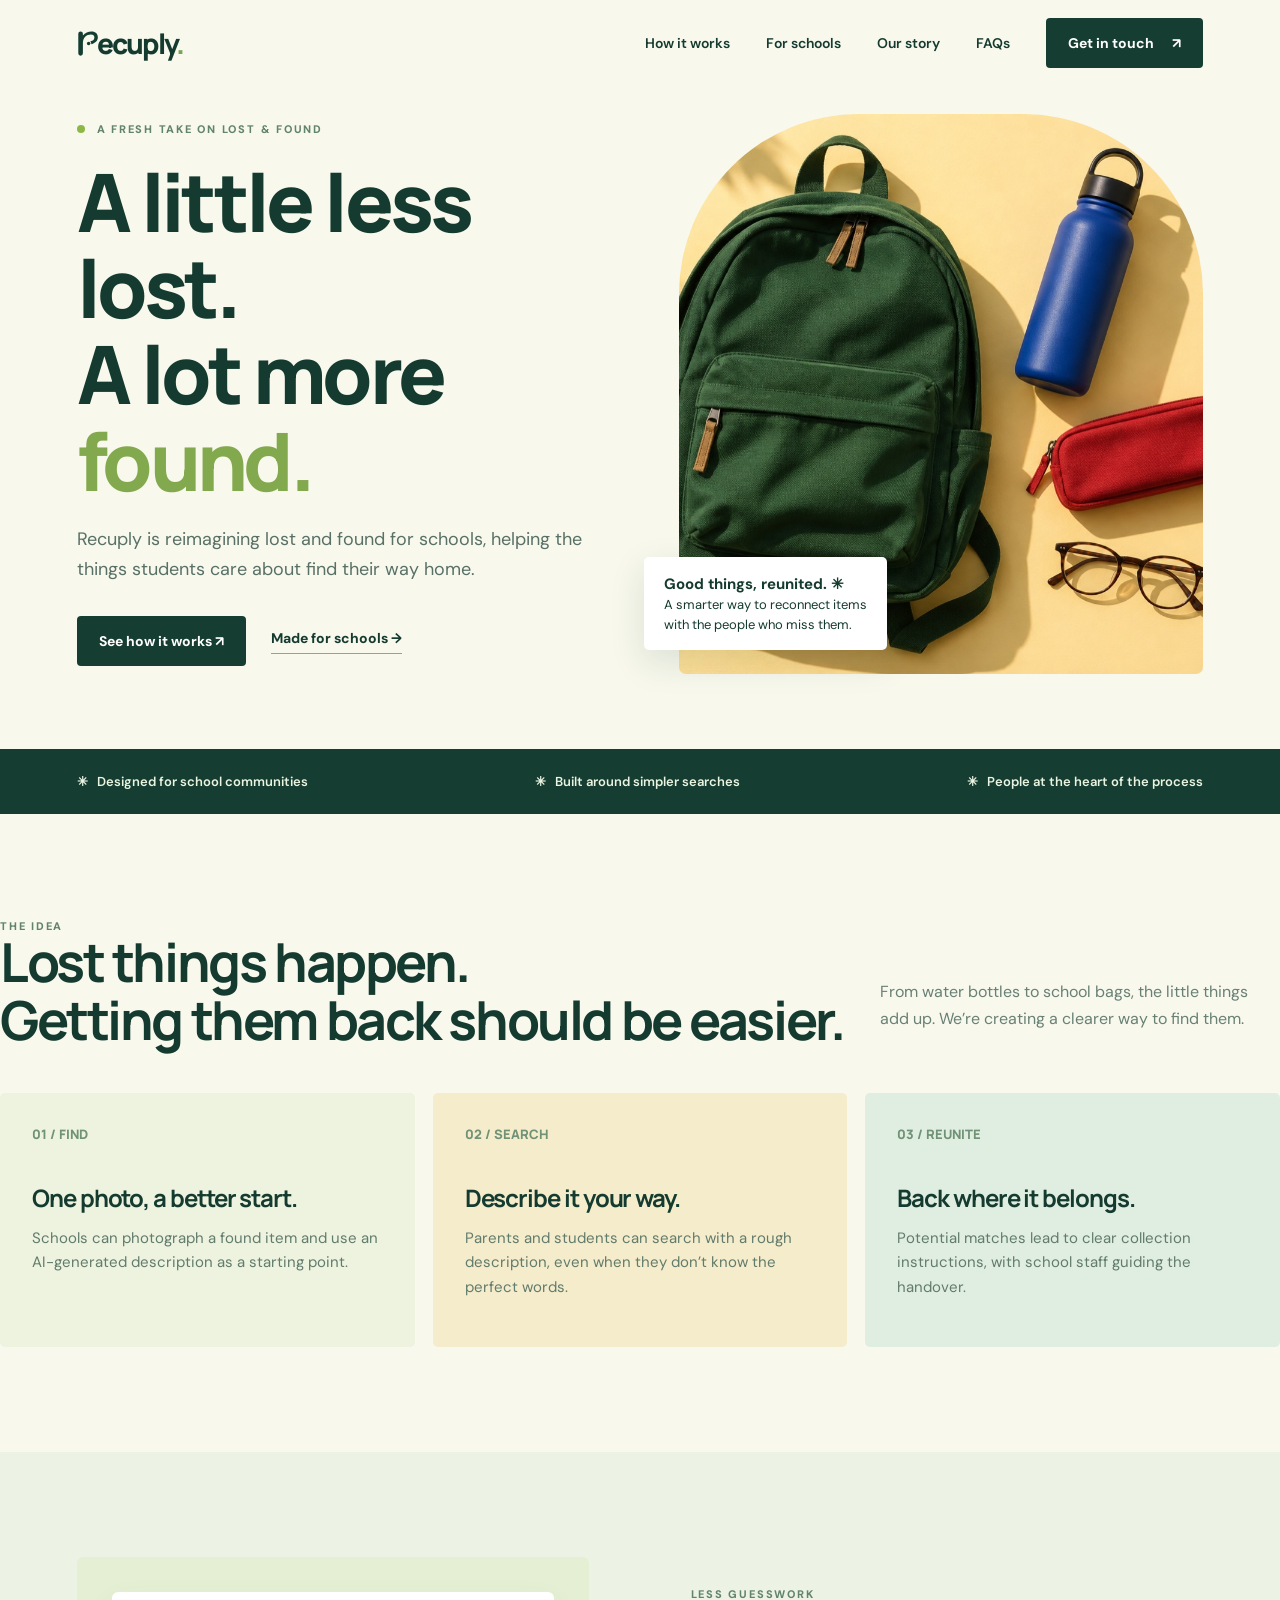
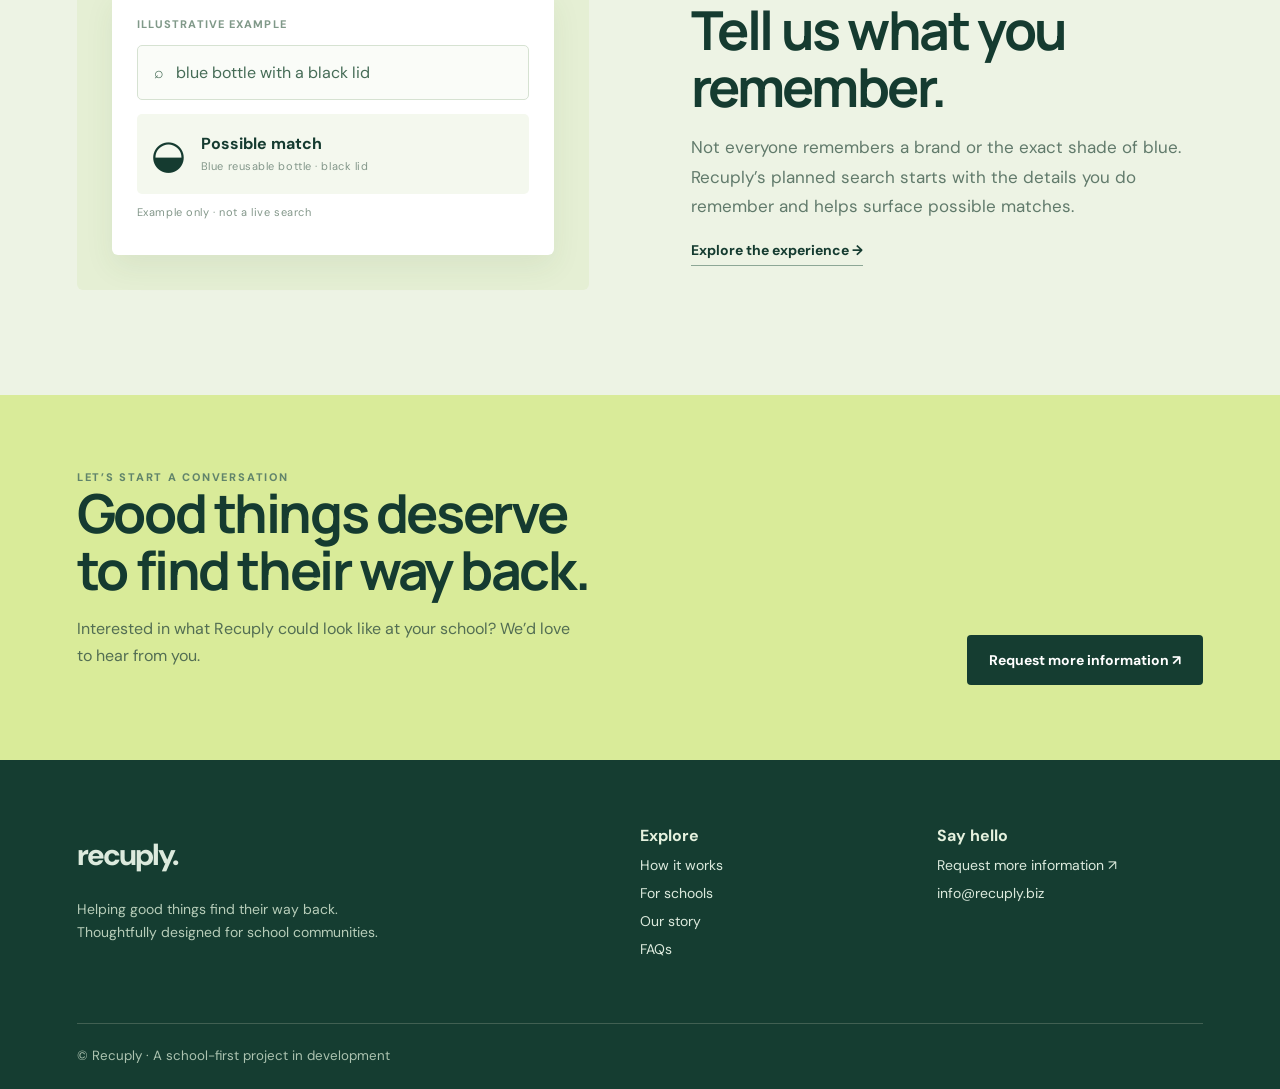
==== index.html @ c709389c "Add Recuply website and setup instructions" ====
<!doctype html><html lang="en"><head><meta charset="utf-8"><meta name="viewport" content="width=device-width,initial-scale=1"><meta name="description" content="Recuply is reimagining lost and found for schools."><title>Recuply</title><link rel="stylesheet" href="./style.css"><link rel="icon" type="image/svg+xml" href="./favicon.svg"></head><body><header><a class="logo" href="./index.html"><span class="brand-mark" aria-hidden="true"><svg xmlns="http://www.w3.org/2000/svg" viewBox="0 0 40 48"><path fill="#153d31" d="M4 42V8a4 4 0 0 1 8 0v3c4-5 9-7 15-7 7 0 11 4 11 10 0 6-4 10-11 12l-2-5c5-1 7-3 7-7 0-3-2-5-6-5-8 0-14 6-14 15v18a4 4 0 0 1-8 0Z"/><circle fill="#153d31" cx="22" cy="25" r="3"/></svg></span><span class="brand-rest">ecuply<i>.</i></span></a><button class="menu" aria-label="Toggle navigation" aria-expanded="false">☰</button><nav aria-label="Main navigation"><a href="./how-it-works/index.html">How it works</a><a href="./for-schools/index.html">For schools</a><a href="./about/index.html">Our story</a><a href="./faq/index.html">FAQs</a><a class="btn" href="./contact/index.html">Get in touch <span>↗</span></a></nav></header><main><section class="wrap hero"><div><div class="eyebrow"><span class="dot"></span> A FRESH TAKE ON LOST & FOUND</div><h1>A little less lost.<br>A lot more <em style="font-style:normal;color:#83a94e">found.</em></h1><p>Recuply is reimagining lost and found for schools, helping the things students care about find their way home.</p><div class="hero-actions"><a class="btn" href="./how-it-works/index.html">See how it works ↗</a><a class="textlink" href="./for-schools/index.html">Made for schools →</a></div></div><div class="hero-visual"><img src="./items-web.jpg" alt="A backpack, water bottle, pencil case and glasses arranged on a yellow surface"><div class="visual-note"><b>Good things, reunited. ✳</b>A smarter way to reconnect items<br>with the people who miss them.</div></div></section><div class="strip"><div class="wrap"><span>✳ &nbsp; Designed for school communities</span><span>✳ &nbsp; Built around simpler searches</span><span>✳ &nbsp; People at the heart of the process</span></div></div><section class="section wrap"><div class="section-head"><div><div class="eyebrow">THE IDEA</div><h2>Lost things happen.<br>Getting them back should be easier.</h2></div><p>From water bottles to school bags, the little things add up. We’re creating a clearer way to find them.</p></div><div class="tiles"><article class="tile"><span class="num">01 / FIND</span><h3>One photo, a better start.</h3><p>Schools can photograph a found item and use an AI-generated description as a starting point.</p></article><article class="tile"><span class="num">02 / SEARCH</span><h3>Describe it your way.</h3><p>Parents and students can search with a rough description, even when they don’t know the perfect words.</p></article><article class="tile"><span class="num">03 / REUNITE</span><h3>Back where it belongs.</h3><p>Potential matches lead to clear collection instructions, with school staff guiding the handover.</p></article></div></section><section class="section lightsection"><div class="wrap split"><div class="demo"><div class="demo-inner"><div class="demo-label">ILLUSTRATIVE EXAMPLE</div><div class="searchbox">⌕ &nbsp; blue bottle with a black lid</div><div class="match"><div class="bottle">◒</div><div><b>Possible match</b><br><span class="tiny">Blue reusable bottle · black lid</span></div></div><p class="tiny">Example only · not a live search</p></div></div><div class="split-copy"><div class="eyebrow">LESS GUESSWORK</div><h2>Tell us what you remember.</h2><p>Not everyone remembers a brand or the exact shade of blue. Recuply’s planned search starts with the details you do remember and helps surface possible matches.</p><a class="textlink" href="./how-it-works/index.html">Explore the experience →</a></div></div></section><div class="banner"><div><div class="eyebrow">LET’S START A CONVERSATION</div><h2>Good things deserve<br>to find their way back.</h2><p>Interested in what Recuply could look like at your school? We’d love to hear from you.</p></div><a class="btn" href="./contact/index.html">Request more information ↗</a></div></main><footer class="footer"><div class="wrap"><div class="footer-grid"><div><a class="logo" href="./index.html">recuply.</a><p>Helping good things find their way back. Thoughtfully designed for school communities.</p></div><div><b>Explore</b><a href="./how-it-works/index.html">How it works</a><a href="./for-schools/index.html">For schools</a><a href="./about/index.html">Our story</a><a href="./faq/index.html">FAQs</a></div><div><b>Say hello</b><a href="./contact/index.html">Request more information ↗</a><a href="mailto:info@recuply.biz">info@recuply.biz</a></div></div><small>© Recuply · A school-first project in development</small></div></footer><script src="./app.js"></script></body></html>
---- style.css ----
@import url('https://fonts.googleapis.com/css2?family=DM+Sans:wght@400;500;600;700&family=Manrope:wght@400;500;600;700;800&display=swap');:root{--dark:#153d31;--ink:#153b30;--cream:#f8f8ed;--lime:#d6ed82;--yellow:#f6d66c;--line:#dce5d5}*{box-sizing:border-box}html{scroll-behavior:smooth}body{margin:0;color:var(--ink);background:var(--cream);font-family:'DM Sans',sans-serif}a{color:inherit;text-decoration:none}button,input,textarea,select{font:inherit}button{cursor:pointer}header{height:86px;display:flex;align-items:center;justify-content:space-between;max-width:1440px;padding:0 6%;margin:auto}header .logo{font-family:Manrope,sans-serif;font-weight:800;font-size:28px;letter-spacing:-1.8px}.logo i{font-style:normal;color:#76a553}nav{display:flex;align-items:center;gap:36px;font-size:14px;font-weight:600}nav a:hover{color:#779b48}.btn{display:inline-flex;align-items:center;justify-content:center;gap:18px;border:0;border-radius:4px;padding:16px 22px;font-weight:700;font-size:14px;background:var(--dark);color:white}.btn.light{background:var(--lime);color:var(--dark)}.btn.outline{border:1px solid #a9b9a3;background:transparent;color:var(--ink)}.wrap{max-width:1440px;margin:auto;padding:0 6%}.hero{display:grid;grid-template-columns:1fr 1fr;align-items:center;min-height:650px;gap:7%;padding-top:28px;padding-bottom:75px}.eyebrow{font-size:11px;font-weight:800;letter-spacing:.16em;text-transform:uppercase;color:#61846b}.dot{display:inline-block;background:#8db847;height:8px;width:8px;border-radius:50%;margin-right:7px}h1,h2,h3{font-family:Manrope,sans-serif;letter-spacing:-.045em;line-height:1.07;margin:0}h1{font-size:clamp(54px,6.3vw,91px);font-weight:800}h2{font-size:clamp(38px,4.2vw,62px)}h3{font-size:24px}.hero h1{margin:22px 0 22px}.hero p,.intro{font-size:18px;line-height:1.65;color:#587066;max-width:540px}.hero-actions{display:flex;align-items:center;gap:25px;margin-top:32px}.textlink{font-weight:700;font-size:14px;border-bottom:1px solid #8da796;padding-bottom:6px}.hero-visual{position:relative}.hero-visual img{width:100%;height:560px;object-fit:cover;border-radius:180px 180px 7px 7px;display:block}.visual-note{position:absolute;bottom:24px;left:-35px;background:white;padding:16px 20px;box-shadow:0 12px 35px #1a3c2b20;font-size:13px;line-height:1.5;border-radius:5px}.visual-note b{display:block;font-size:15px}.tiny{font-size:11px;color:#83978a;letter-spacing:.05em}.strip{background:var(--dark);color:#eaf4e1;padding:24px 0}.strip .wrap{display:flex;justify-content:space-between;gap:15px;font-size:13px;font-weight:600}.section{padding:105px 0}.section-head{display:flex;justify-content:space-between;gap:30px;align-items:end;margin-bottom:45px}.section-head p{max-width:400px;color:#698075;line-height:1.7}.tiles{display:grid;grid-template-columns:repeat(3,1fr);gap:18px}.tile{padding:32px;min-height:235px;background:#edf3df;border-radius:5px}.tile:nth-child(2){background:#f5eccb}.tile:nth-child(3){background:#e0eee1}.num{font-family:Manrope;font-size:13px;font-weight:800;color:#709276;display:block;margin-bottom:42px}.tile p{color:#617b6c;line-height:1.65;font-size:15px}.split{display:grid;grid-template-columns:1fr 1fr;gap:9%;align-items:center}.split-copy p{font-size:17px;line-height:1.75;color:#617a6b}.demo{background:#e5efd4;padding:35px;border-radius:6px}.demo-inner{background:#fff;border-radius:6px;padding:25px;box-shadow:0 12px 30px #315e2b13}.demo-label{font-size:11px;text-transform:uppercase;color:#809989;font-weight:800;letter-spacing:.1em}.searchbox{border:1px solid #d6e2d2;padding:16px;margin:14px 0;background:#fafcf8;border-radius:5px;color:#466c57}.match{display:flex;gap:15px;align-items:center;padding:14px;background:#f4f8ee;border-radius:5px}.bottle{font-size:40px}.banner{background:#d9eb99;padding:75px 6%;display:flex;align-items:end;justify-content:space-between;gap:30px}.banner p{max-width:500px;color:#536e53;line-height:1.7}.pagehero{padding:95px 0 85px;max-width:950px}.pagehero h1{max-width:950px;margin:20px 0}.pagehero p{font-size:19px;color:#688173;line-height:1.7;max-width:690px}.lightsection{background:#edf3e4}.rowstep{display:grid;grid-template-columns:100px 1fr 1.1fr;gap:35px;padding:35px 0;border-top:1px solid #ccdacb;align-items:start}.rowstep .num{font-size:15px;margin:5px 0}.rowstep p{margin:0;color:#698174;line-height:1.7}.questions details{padding:22px 0;border-bottom:1px solid #d2dfcf}.questions summary{font-size:19px;font-weight:700;cursor:pointer}.questions details p{line-height:1.7;color:#688173}.contact-grid{display:grid;grid-template-columns:1fr 1fr;gap:10%}.form label{display:block;font-size:12px;font-weight:700;margin:18px 0 8px}.form input,.form textarea,.form select{width:100%;border:1px solid #cadacc;background:#fff;padding:14px;border-radius:4px;color:var(--ink)}.form textarea{min-height:120px;resize:vertical}.form small{display:block;color:#688173;line-height:1.6;margin:14px 0}.note{padding:20px;background:#e9f0d9;line-height:1.7;color:#54705c}.footer{background:#153d31;color:#e5f1de;padding:65px 0 25px}.footer-grid{display:grid;grid-template-columns:2fr 1fr 1fr;gap:30px}.footer .logo{font-size:30px;font-weight:800;letter-spacing:-2px}.footer p{color:#b7cdb9;line-height:1.6;max-width:330px;font-size:14px}.footer a{display:block;margin:10px 0;color:#dceadd;font-size:14px}.footer small{display:block;margin-top:55px;border-top:1px solid #416052;padding-top:23px;color:#acc3b0}.chat-launch{position:fixed;bottom:24px;right:24px;border:0;border-radius:40px;background:#153d31;color:white;padding:16px 20px;box-shadow:0 8px 30px #193b2c40;font-weight:700;z-index:4}.chat{position:fixed;bottom:90px;right:24px;width:min(370px,calc(100vw - 32px));height:490px;max-height:70vh;background:white;box-shadow:0 12px 55px #193b2c3d;border:1px solid #dce8da;border-radius:12px;z-index:5;display:none;overflow:hidden}.chat.open{display:flex;flex-direction:column}.chathead{background:var(--dark);color:white;padding:19px;display:flex;justify-content:space-between}.chathead b{display:block}.chathead small{color:#b8cfbd}.close{color:white;background:none;border:0;font-size:24px}.chatbody{padding:17px;overflow:auto;flex:1;background:#f8faf4}.bubble{padding:12px 14px;background:#e9f2e3;border-radius:12px 12px 12px 2px;margin-bottom:10px;font-size:14px;line-height:1.5}.bubble.user{background:#d6eb98;margin-left:35px;border-radius:12px 12px 2px 12px}.chips{display:flex;flex-wrap:wrap;gap:7px;margin-top:12px}.chips button{border:1px solid #b9ceba;background:white;padding:8px;border-radius:20px;color:#315e48;font-size:12px}.chat form{display:flex;border-top:1px solid #e4ece1;padding:10px}.chat input{flex:1;min-width:0;border:0;padding:10px;outline:none}.chat form button{border:0;background:var(--dark);color:white;border-radius:4px;padding:8px 12px}.menu{display:none}@media(max-width:800px){header{height:72px}nav{display:none;position:absolute;top:72px;left:0;right:0;background:var(--cream);padding:25px 6%;z-index:3;flex-direction:column;align-items:start;gap:20px}nav.open{display:flex}.menu{display:block;border:0;background:none;font-size:24px;color:var(--ink)}.hero,.split,.contact-grid{grid-template-columns:1fr}.hero{gap:36px;min-height:0;padding-top:35px}.hero h1{font-size:54px}.hero-visual img{height:400px}.visual-note{left:10px}.strip .wrap{flex-direction:column}.section{padding:70px 0}.section-head{display:block}.tiles{grid-template-columns:1fr}.tile{min-height:0}.num{margin-bottom:25px}.rowstep{grid-template-columns:50px 1fr;gap:12px}.rowstep p{grid-column:2}.banner{display:block}.banner .btn{margin-top:15px}.footer-grid{grid-template-columns:1fr 1fr}.footer-grid>div:first-child{grid-column:span 2}.pagehero{padding:70px 0}.pagehero h1{font-size:52px}}.logo{display:inline-flex;align-items:center;gap:8px}.brand-icon{width:34px;height:34px;object-fit:cover;border-radius:7px;vertical-align:middle}.footer .logo{display:inline-flex}

header .logo{gap:0;white-space:nowrap;align-items:center;line-height:1}header .logo .brand-mark{display:inline-block;position:relative;width:22px;height:25px;overflow:hidden;flex:none;mix-blend-mode:multiply}header .logo .brand-mark img{position:absolute;width:46px;height:46px;max-width:none;left:-13px;top:-12px}header .logo .brand-rest{display:inline-block;line-height:1}header .logo .brand-rest i{margin-left:0}

header .logo .brand-mark{width:21px;height:28px;overflow:visible;mix-blend-mode:normal;display:inline-flex;align-items:center;justify-content:center;position:static;margin-right:-1px}header .logo .brand-mark svg{display:block;width:23px;height:28px;flex:none}header .logo .brand-rest{line-height:1}
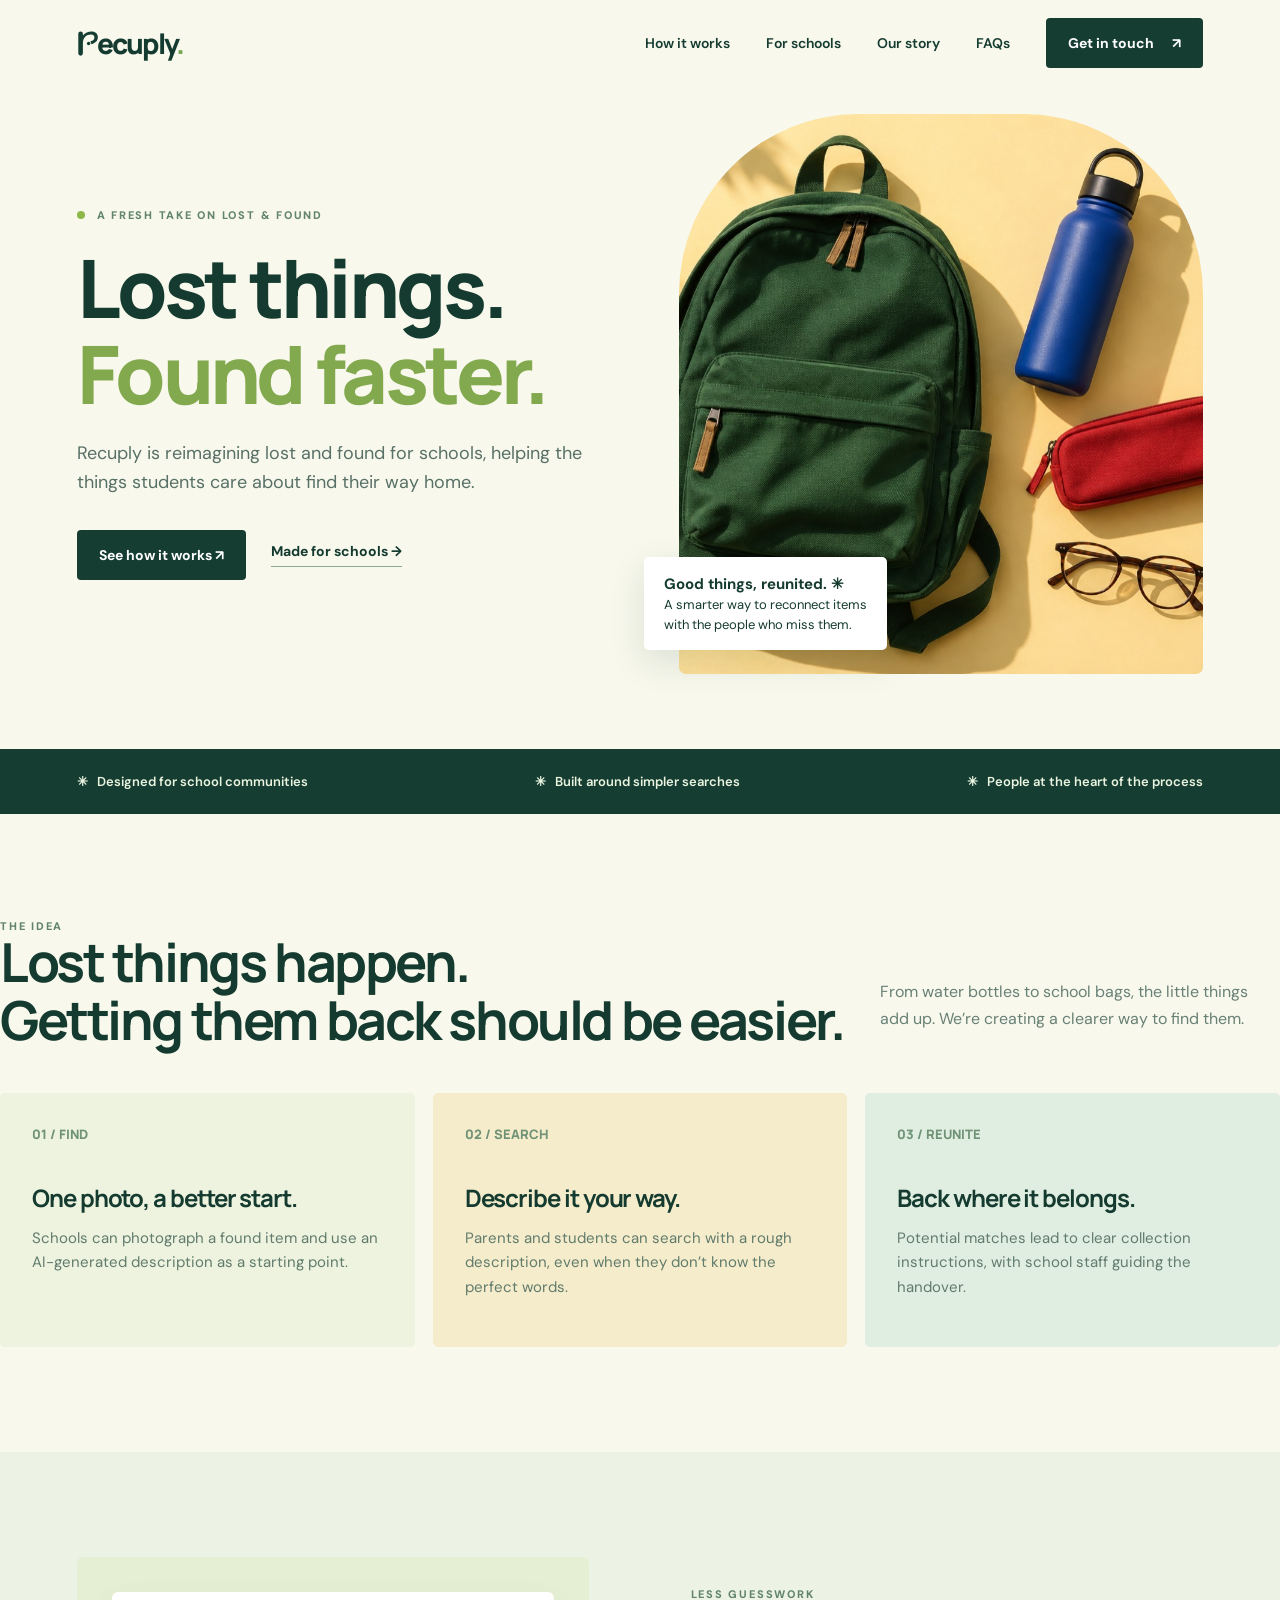
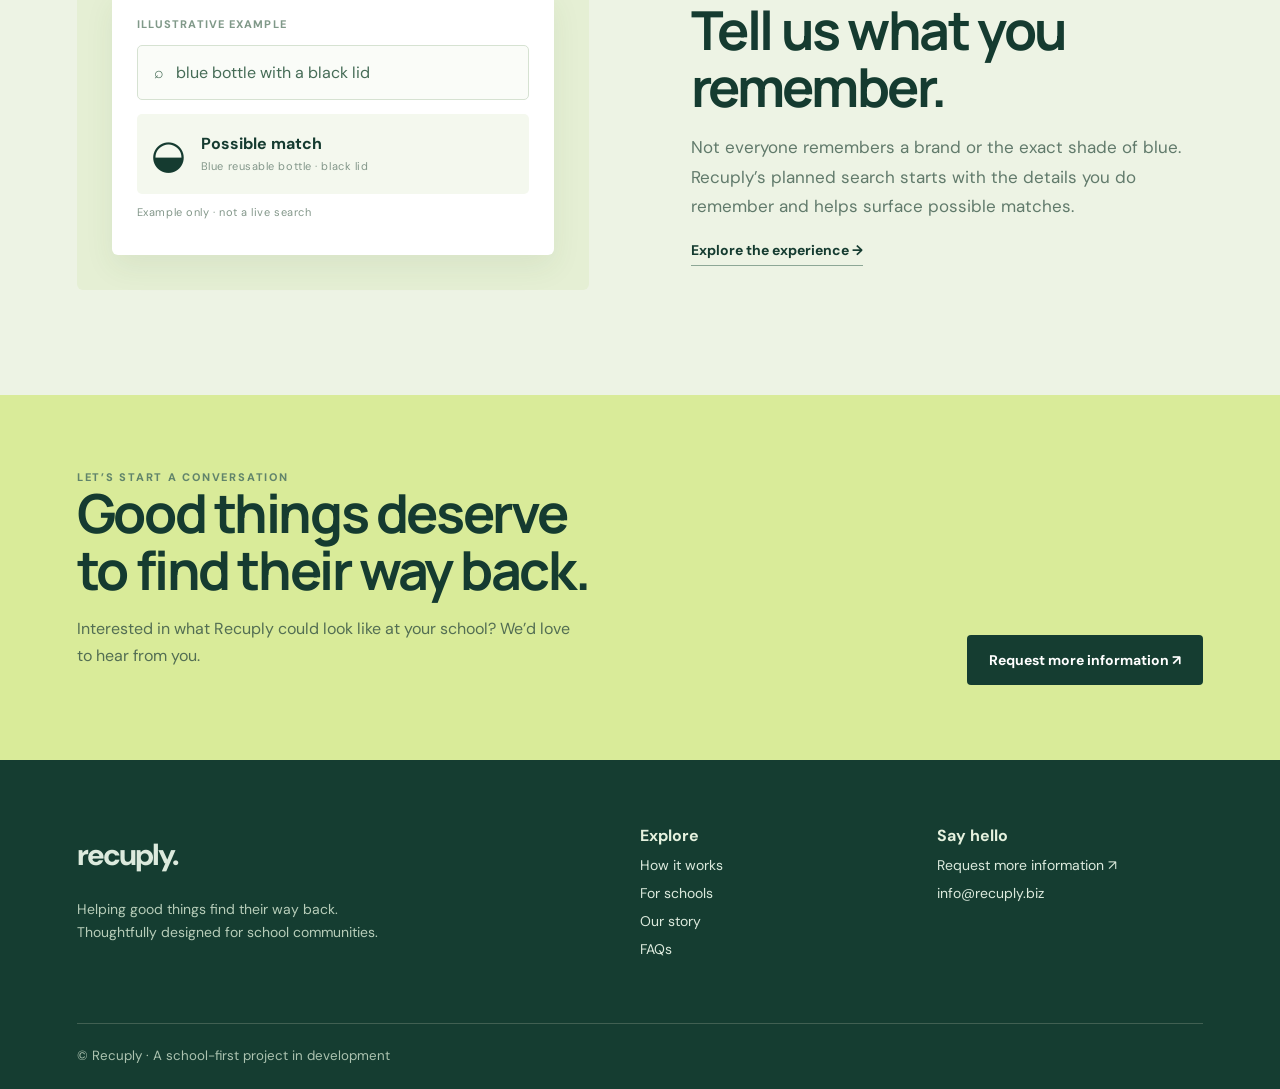
==== commit a0ae195c: "Update Recuply tagline" ====
--- a/index.html
+++ b/index.html
@@ -1 +1 @@
-<!doctype html><html lang="en"><head><meta charset="utf-8"><meta name="viewport" content="width=device-width,initial-scale=1"><meta name="description" content="Recuply is reimagining lost and found for schools."><title>Recuply</title><link rel="stylesheet" href="./style.css"><link rel="icon" type="image/svg+xml" href="./favicon.svg"></head><body><header><a class="logo" href="./index.html"><span class="brand-mark" aria-hidden="true"><svg xmlns="http://www.w3.org/2000/svg" viewBox="0 0 40 48"><path fill="#153d31" d="M4 42V8a4 4 0 0 1 8 0v3c4-5 9-7 15-7 7 0 11 4 11 10 0 6-4 10-11 12l-2-5c5-1 7-3 7-7 0-3-2-5-6-5-8 0-14 6-14 15v18a4 4 0 0 1-8 0Z"/><circle fill="#153d31" cx="22" cy="25" r="3"/></svg></span><span class="brand-rest">ecuply<i>.</i></span></a><button class="menu" aria-label="Toggle navigation" aria-expanded="false">☰</button><nav aria-label="Main navigation"><a href="./how-it-works/index.html">How it works</a><a href="./for-schools/index.html">For schools</a><a href="./about/index.html">Our story</a><a href="./faq/index.html">FAQs</a><a class="btn" href="./contact/index.html">Get in touch <span>↗</span></a></nav></header><main><section class="wrap hero"><div><div class="eyebrow"><span class="dot"></span> A FRESH TAKE ON LOST & FOUND</div><h1>A little less lost.<br>A lot more <em style="font-style:normal;color:#83a94e">found.</em></h1><p>Recuply is reimagining lost and found for schools, helping the things students care about find their way home.</p><div class="hero-actions"><a class="btn" href="./how-it-works/index.html">See how it works ↗</a><a class="textlink" href="./for-schools/index.html">Made for schools →</a></div></div><div class="hero-visual"><img src="./items-web.jpg" alt="A backpack, water bottle, pencil case and glasses arranged on a yellow surface"><div class="visual-note"><b>Good things, reunited. ✳</b>A smarter way to reconnect items<br>with the people who miss them.</div></div></section><div class="strip"><div class="wrap"><span>✳ &nbsp; Designed for school communities</span><span>✳ &nbsp; Built around simpler searches</span><span>✳ &nbsp; People at the heart of the process</span></div></div><section class="section wrap"><div class="section-head"><div><div class="eyebrow">THE IDEA</div><h2>Lost things happen.<br>Getting them back should be easier.</h2></div><p>From water bottles to school bags, the little things add up. We’re creating a clearer way to find them.</p></div><div class="tiles"><article class="tile"><span class="num">01 / FIND</span><h3>One photo, a better start.</h3><p>Schools can photograph a found item and use an AI-generated description as a starting point.</p></article><article class="tile"><span class="num">02 / SEARCH</span><h3>Describe it your way.</h3><p>Parents and students can search with a rough description, even when they don’t know the perfect words.</p></article><article class="tile"><span class="num">03 / REUNITE</span><h3>Back where it belongs.</h3><p>Potential matches lead to clear collection instructions, with school staff guiding the handover.</p></article></div></section><section class="section lightsection"><div class="wrap split"><div class="demo"><div class="demo-inner"><div class="demo-label">ILLUSTRATIVE EXAMPLE</div><div class="searchbox">⌕ &nbsp; blue bottle with a black lid</div><div class="match"><div class="bottle">◒</div><div><b>Possible match</b><br><span class="tiny">Blue reusable bottle · black lid</span></div></div><p class="tiny">Example only · not a live search</p></div></div><div class="split-copy"><div class="eyebrow">LESS GUESSWORK</div><h2>Tell us what you remember.</h2><p>Not everyone remembers a brand or the exact shade of blue. Recuply’s planned search starts with the details you do remember and helps surface possible matches.</p><a class="textlink" href="./how-it-works/index.html">Explore the experience →</a></div></div></section><div class="banner"><div><div class="eyebrow">LET’S START A CONVERSATION</div><h2>Good things deserve<br>to find their way back.</h2><p>Interested in what Recuply could look like at your school? We’d love to hear from you.</p></div><a class="btn" href="./contact/index.html">Request more information ↗</a></div></main><footer class="footer"><div class="wrap"><div class="footer-grid"><div><a class="logo" href="./index.html">recuply.</a><p>Helping good things find their way back. Thoughtfully designed for school communities.</p></div><div><b>Explore</b><a href="./how-it-works/index.html">How it works</a><a href="./for-schools/index.html">For schools</a><a href="./about/index.html">Our story</a><a href="./faq/index.html">FAQs</a></div><div><b>Say hello</b><a href="./contact/index.html">Request more information ↗</a><a href="mailto:info@recuply.biz">info@recuply.biz</a></div></div><small>© Recuply · A school-first project in development</small></div></footer><script src="./app.js"></script></body></html>+<!doctype html><html lang="en"><head><meta charset="utf-8"><meta name="viewport" content="width=device-width,initial-scale=1"><meta name="description" content="Recuply is reimagining lost and found for schools."><title>Recuply</title><link rel="stylesheet" href="./style.css"><link rel="icon" type="image/svg+xml" href="./favicon.svg"></head><body><header><a class="logo" href="./index.html"><span class="brand-mark" aria-hidden="true"><svg xmlns="http://www.w3.org/2000/svg" viewBox="0 0 40 48"><path fill="#153d31" d="M4 42V8a4 4 0 0 1 8 0v3c4-5 9-7 15-7 7 0 11 4 11 10 0 6-4 10-11 12l-2-5c5-1 7-3 7-7 0-3-2-5-6-5-8 0-14 6-14 15v18a4 4 0 0 1-8 0Z"/><circle fill="#153d31" cx="22" cy="25" r="3"/></svg></span><span class="brand-rest">ecuply<i>.</i></span></a><button class="menu" aria-label="Toggle navigation" aria-expanded="false">☰</button><nav aria-label="Main navigation"><a href="./how-it-works/index.html">How it works</a><a href="./for-schools/index.html">For schools</a><a href="./about/index.html">Our story</a><a href="./faq/index.html">FAQs</a><a class="btn" href="./contact/index.html">Get in touch <span>↗</span></a></nav></header><main><section class="wrap hero"><div><div class="eyebrow"><span class="dot"></span> A FRESH TAKE ON LOST & FOUND</div><h1>Lost things.<br><em style="font-style:normal;color:#83a94e">Found faster.</em></h1><p>Recuply is reimagining lost and found for schools, helping the things students care about find their way home.</p><div class="hero-actions"><a class="btn" href="./how-it-works/index.html">See how it works ↗</a><a class="textlink" href="./for-schools/index.html">Made for schools →</a></div></div><div class="hero-visual"><img src="./items-web.jpg" alt="A backpack, water bottle, pencil case and glasses arranged on a yellow surface"><div class="visual-note"><b>Good things, reunited. ✳</b>A smarter way to reconnect items<br>with the people who miss them.</div></div></section><div class="strip"><div class="wrap"><span>✳ &nbsp; Designed for school communities</span><span>✳ &nbsp; Built around simpler searches</span><span>✳ &nbsp; People at the heart of the process</span></div></div><section class="section wrap"><div class="section-head"><div><div class="eyebrow">THE IDEA</div><h2>Lost things happen.<br>Getting them back should be easier.</h2></div><p>From water bottles to school bags, the little things add up. We’re creating a clearer way to find them.</p></div><div class="tiles"><article class="tile"><span class="num">01 / FIND</span><h3>One photo, a better start.</h3><p>Schools can photograph a found item and use an AI-generated description as a starting point.</p></article><article class="tile"><span class="num">02 / SEARCH</span><h3>Describe it your way.</h3><p>Parents and students can search with a rough description, even when they don’t know the perfect words.</p></article><article class="tile"><span class="num">03 / REUNITE</span><h3>Back where it belongs.</h3><p>Potential matches lead to clear collection instructions, with school staff guiding the handover.</p></article></div></section><section class="section lightsection"><div class="wrap split"><div class="demo"><div class="demo-inner"><div class="demo-label">ILLUSTRATIVE EXAMPLE</div><div class="searchbox">⌕ &nbsp; blue bottle with a black lid</div><div class="match"><div class="bottle">◒</div><div><b>Possible match</b><br><span class="tiny">Blue reusable bottle · black lid</span></div></div><p class="tiny">Example only · not a live search</p></div></div><div class="split-copy"><div class="eyebrow">LESS GUESSWORK</div><h2>Tell us what you remember.</h2><p>Not everyone remembers a brand or the exact shade of blue. Recuply’s planned search starts with the details you do remember and helps surface possible matches.</p><a class="textlink" href="./how-it-works/index.html">Explore the experience →</a></div></div></section><div class="banner"><div><div class="eyebrow">LET’S START A CONVERSATION</div><h2>Good things deserve<br>to find their way back.</h2><p>Interested in what Recuply could look like at your school? We’d love to hear from you.</p></div><a class="btn" href="./contact/index.html">Request more information ↗</a></div></main><footer class="footer"><div class="wrap"><div class="footer-grid"><div><a class="logo" href="./index.html">recuply.</a><p>Helping good things find their way back. Thoughtfully designed for school communities.</p></div><div><b>Explore</b><a href="./how-it-works/index.html">How it works</a><a href="./for-schools/index.html">For schools</a><a href="./about/index.html">Our story</a><a href="./faq/index.html">FAQs</a></div><div><b>Say hello</b><a href="./contact/index.html">Request more information ↗</a><a href="mailto:info@recuply.biz">info@recuply.biz</a></div></div><small>© Recuply · A school-first project in development</small></div></footer><script src="./app.js"></script></body></html>
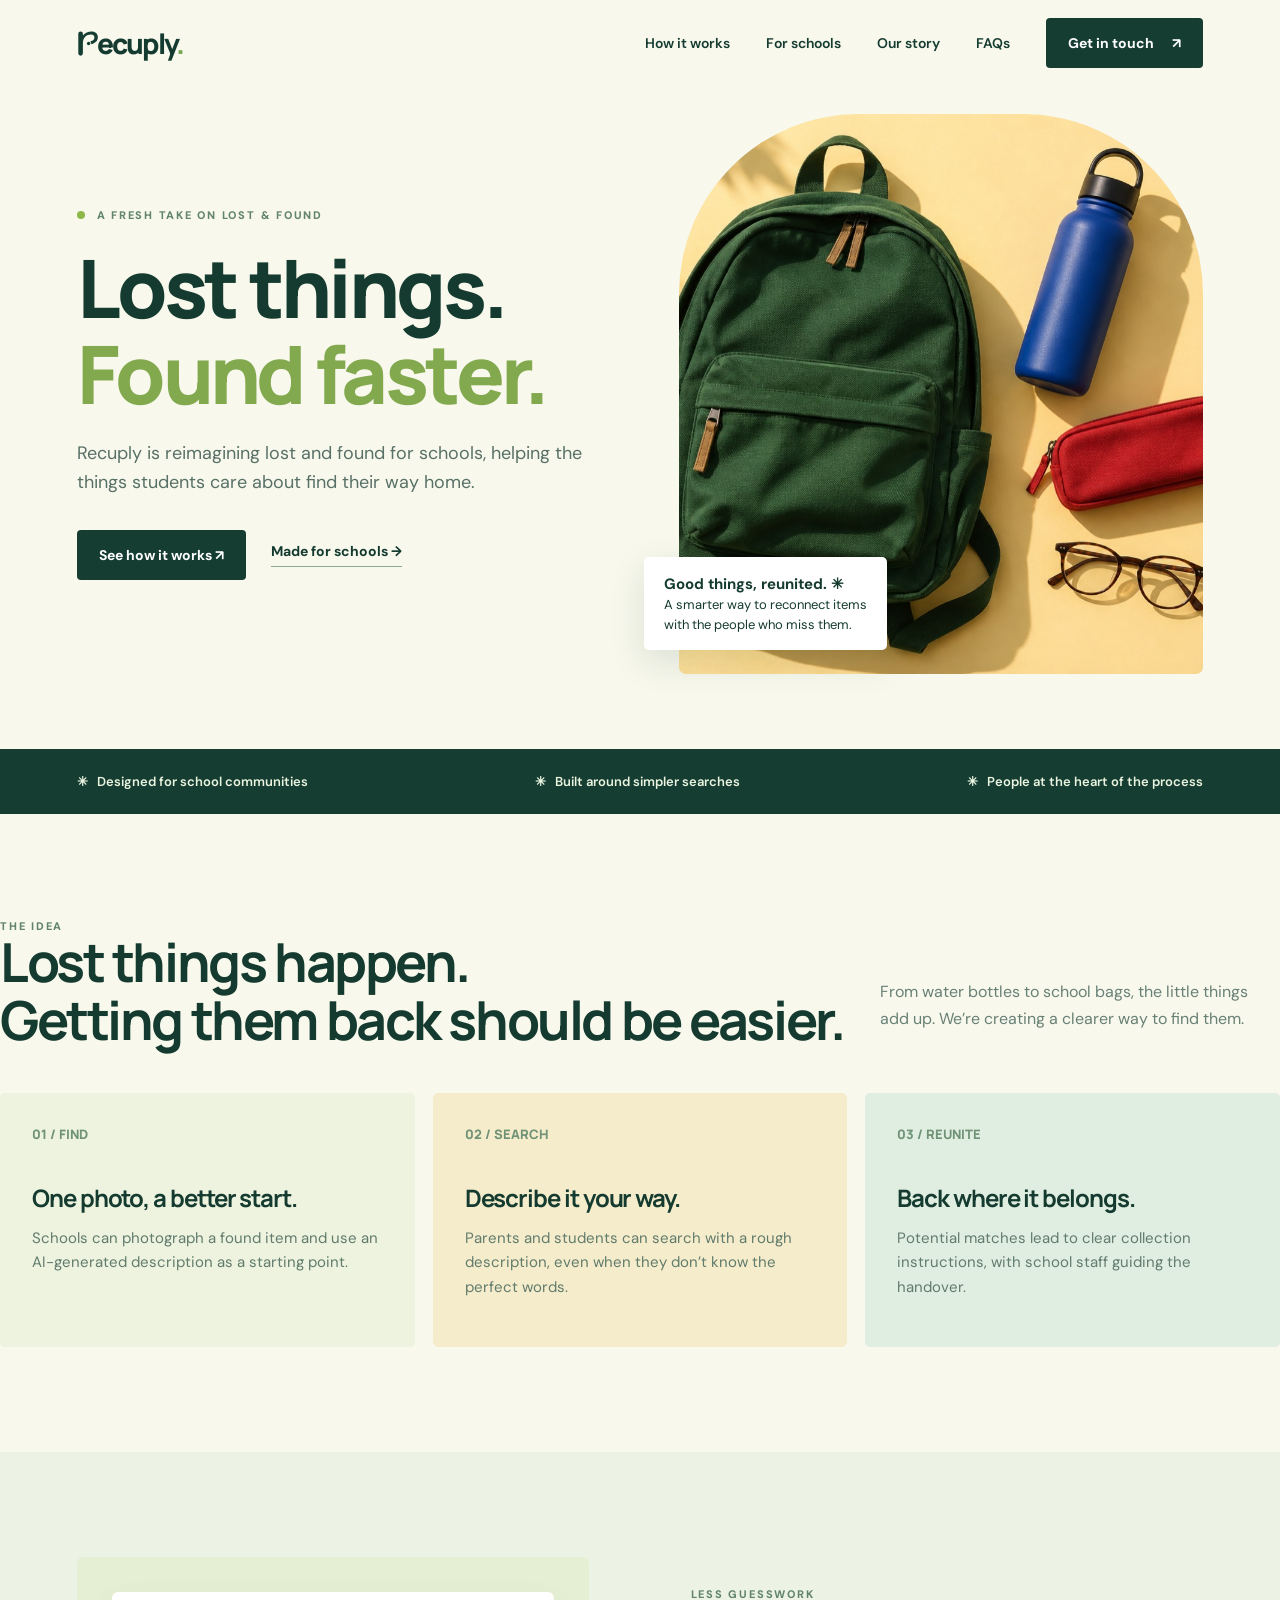
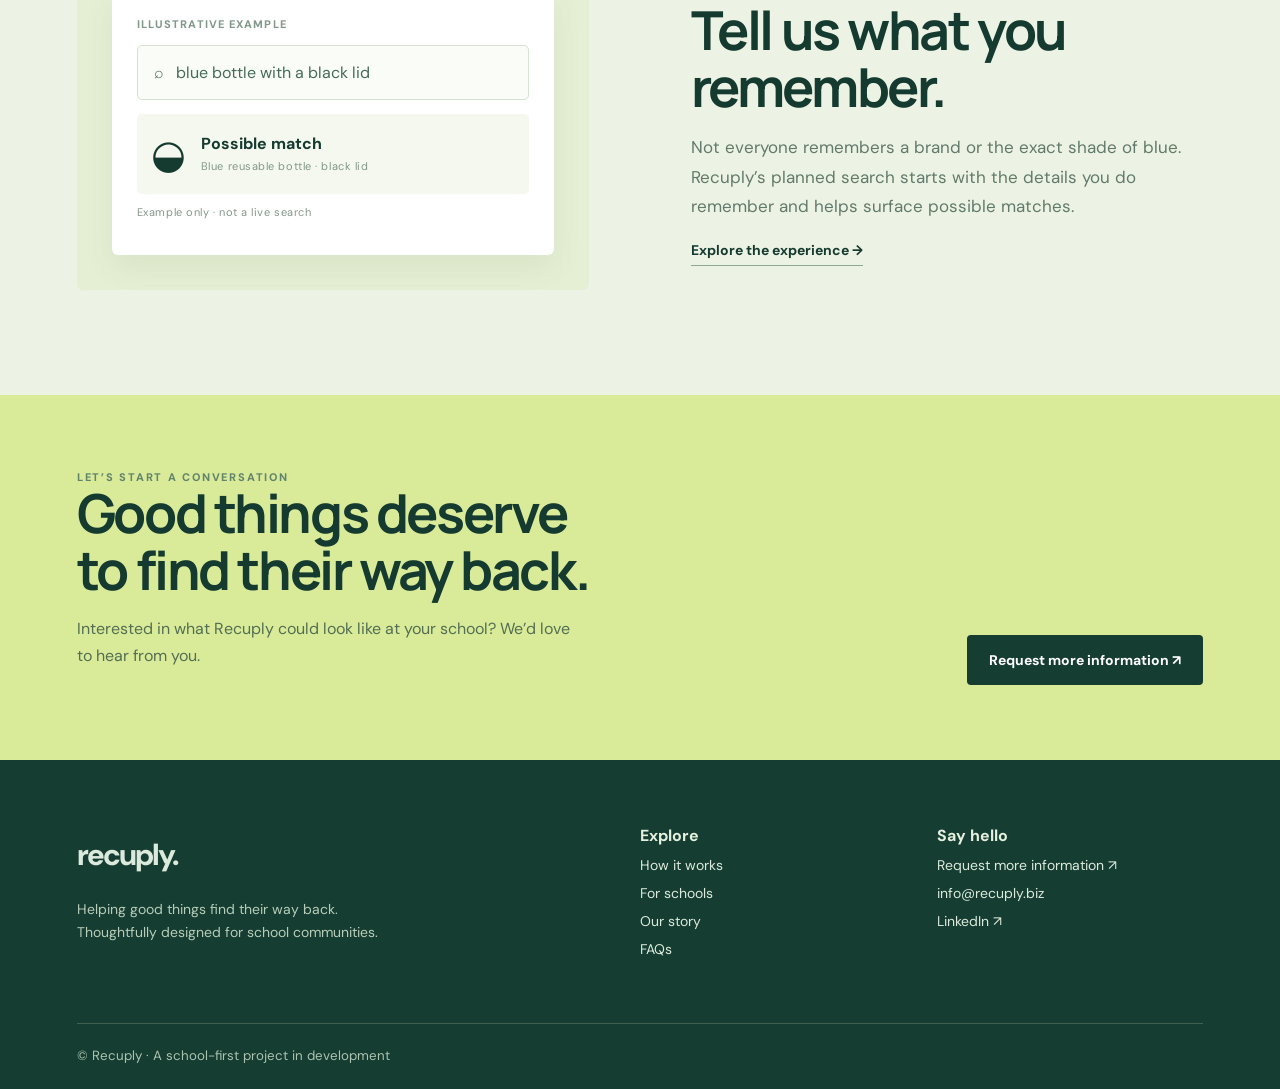
==== commit fd8c1f3d: "Add LinkedIn link to site footer" ====
--- a/index.html
+++ b/index.html
@@ -1 +1 @@
-<!doctype html><html lang="en"><head><meta charset="utf-8"><meta name="viewport" content="width=device-width,initial-scale=1"><meta name="description" content="Recuply is reimagining lost and found for schools."><title>Recuply</title><link rel="stylesheet" href="./style.css"><link rel="icon" type="image/svg+xml" href="./favicon.svg"></head><body><header><a class="logo" href="./index.html"><span class="brand-mark" aria-hidden="true"><svg xmlns="http://www.w3.org/2000/svg" viewBox="0 0 40 48"><path fill="#153d31" d="M4 42V8a4 4 0 0 1 8 0v3c4-5 9-7 15-7 7 0 11 4 11 10 0 6-4 10-11 12l-2-5c5-1 7-3 7-7 0-3-2-5-6-5-8 0-14 6-14 15v18a4 4 0 0 1-8 0Z"/><circle fill="#153d31" cx="22" cy="25" r="3"/></svg></span><span class="brand-rest">ecuply<i>.</i></span></a><button class="menu" aria-label="Toggle navigation" aria-expanded="false">☰</button><nav aria-label="Main navigation"><a href="./how-it-works/index.html">How it works</a><a href="./for-schools/index.html">For schools</a><a href="./about/index.html">Our story</a><a href="./faq/index.html">FAQs</a><a class="btn" href="./contact/index.html">Get in touch <span>↗</span></a></nav></header><main><section class="wrap hero"><div><div class="eyebrow"><span class="dot"></span> A FRESH TAKE ON LOST & FOUND</div><h1>Lost things.<br><em style="font-style:normal;color:#83a94e">Found faster.</em></h1><p>Recuply is reimagining lost and found for schools, helping the things students care about find their way home.</p><div class="hero-actions"><a class="btn" href="./how-it-works/index.html">See how it works ↗</a><a class="textlink" href="./for-schools/index.html">Made for schools →</a></div></div><div class="hero-visual"><img src="./items-web.jpg" alt="A backpack, water bottle, pencil case and glasses arranged on a yellow surface"><div class="visual-note"><b>Good things, reunited. ✳</b>A smarter way to reconnect items<br>with the people who miss them.</div></div></section><div class="strip"><div class="wrap"><span>✳ &nbsp; Designed for school communities</span><span>✳ &nbsp; Built around simpler searches</span><span>✳ &nbsp; People at the heart of the process</span></div></div><section class="section wrap"><div class="section-head"><div><div class="eyebrow">THE IDEA</div><h2>Lost things happen.<br>Getting them back should be easier.</h2></div><p>From water bottles to school bags, the little things add up. We’re creating a clearer way to find them.</p></div><div class="tiles"><article class="tile"><span class="num">01 / FIND</span><h3>One photo, a better start.</h3><p>Schools can photograph a found item and use an AI-generated description as a starting point.</p></article><article class="tile"><span class="num">02 / SEARCH</span><h3>Describe it your way.</h3><p>Parents and students can search with a rough description, even when they don’t know the perfect words.</p></article><article class="tile"><span class="num">03 / REUNITE</span><h3>Back where it belongs.</h3><p>Potential matches lead to clear collection instructions, with school staff guiding the handover.</p></article></div></section><section class="section lightsection"><div class="wrap split"><div class="demo"><div class="demo-inner"><div class="demo-label">ILLUSTRATIVE EXAMPLE</div><div class="searchbox">⌕ &nbsp; blue bottle with a black lid</div><div class="match"><div class="bottle">◒</div><div><b>Possible match</b><br><span class="tiny">Blue reusable bottle · black lid</span></div></div><p class="tiny">Example only · not a live search</p></div></div><div class="split-copy"><div class="eyebrow">LESS GUESSWORK</div><h2>Tell us what you remember.</h2><p>Not everyone remembers a brand or the exact shade of blue. Recuply’s planned search starts with the details you do remember and helps surface possible matches.</p><a class="textlink" href="./how-it-works/index.html">Explore the experience →</a></div></div></section><div class="banner"><div><div class="eyebrow">LET’S START A CONVERSATION</div><h2>Good things deserve<br>to find their way back.</h2><p>Interested in what Recuply could look like at your school? We’d love to hear from you.</p></div><a class="btn" href="./contact/index.html">Request more information ↗</a></div></main><footer class="footer"><div class="wrap"><div class="footer-grid"><div><a class="logo" href="./index.html">recuply.</a><p>Helping good things find their way back. Thoughtfully designed for school communities.</p></div><div><b>Explore</b><a href="./how-it-works/index.html">How it works</a><a href="./for-schools/index.html">For schools</a><a href="./about/index.html">Our story</a><a href="./faq/index.html">FAQs</a></div><div><b>Say hello</b><a href="./contact/index.html">Request more information ↗</a><a href="mailto:info@recuply.biz">info@recuply.biz</a></div></div><small>© Recuply · A school-first project in development</small></div></footer><script src="./app.js"></script></body></html>+<!doctype html><html lang="en"><head><meta charset="utf-8"><meta name="viewport" content="width=device-width,initial-scale=1"><meta name="description" content="Recuply is reimagining lost and found for schools."><title>Recuply</title><link rel="stylesheet" href="./style.css"><link rel="icon" type="image/svg+xml" href="./favicon.svg"></head><body><header><a class="logo" href="./index.html"><span class="brand-mark" aria-hidden="true"><svg xmlns="http://www.w3.org/2000/svg" viewBox="0 0 40 48"><path fill="#153d31" d="M4 42V8a4 4 0 0 1 8 0v3c4-5 9-7 15-7 7 0 11 4 11 10 0 6-4 10-11 12l-2-5c5-1 7-3 7-7 0-3-2-5-6-5-8 0-14 6-14 15v18a4 4 0 0 1-8 0Z"/><circle fill="#153d31" cx="22" cy="25" r="3"/></svg></span><span class="brand-rest">ecuply<i>.</i></span></a><button class="menu" aria-label="Toggle navigation" aria-expanded="false">☰</button><nav aria-label="Main navigation"><a href="./how-it-works/index.html">How it works</a><a href="./for-schools/index.html">For schools</a><a href="./about/index.html">Our story</a><a href="./faq/index.html">FAQs</a><a class="btn" href="./contact/index.html">Get in touch <span>↗</span></a></nav></header><main><section class="wrap hero"><div><div class="eyebrow"><span class="dot"></span> A FRESH TAKE ON LOST & FOUND</div><h1>Lost things.<br><em style="font-style:normal;color:#83a94e">Found faster.</em></h1><p>Recuply is reimagining lost and found for schools, helping the things students care about find their way home.</p><div class="hero-actions"><a class="btn" href="./how-it-works/index.html">See how it works ↗</a><a class="textlink" href="./for-schools/index.html">Made for schools →</a></div></div><div class="hero-visual"><img src="./items-web.jpg" alt="A backpack, water bottle, pencil case and glasses arranged on a yellow surface"><div class="visual-note"><b>Good things, reunited. ✳</b>A smarter way to reconnect items<br>with the people who miss them.</div></div></section><div class="strip"><div class="wrap"><span>✳ &nbsp; Designed for school communities</span><span>✳ &nbsp; Built around simpler searches</span><span>✳ &nbsp; People at the heart of the process</span></div></div><section class="section wrap"><div class="section-head"><div><div class="eyebrow">THE IDEA</div><h2>Lost things happen.<br>Getting them back should be easier.</h2></div><p>From water bottles to school bags, the little things add up. We’re creating a clearer way to find them.</p></div><div class="tiles"><article class="tile"><span class="num">01 / FIND</span><h3>One photo, a better start.</h3><p>Schools can photograph a found item and use an AI-generated description as a starting point.</p></article><article class="tile"><span class="num">02 / SEARCH</span><h3>Describe it your way.</h3><p>Parents and students can search with a rough description, even when they don’t know the perfect words.</p></article><article class="tile"><span class="num">03 / REUNITE</span><h3>Back where it belongs.</h3><p>Potential matches lead to clear collection instructions, with school staff guiding the handover.</p></article></div></section><section class="section lightsection"><div class="wrap split"><div class="demo"><div class="demo-inner"><div class="demo-label">ILLUSTRATIVE EXAMPLE</div><div class="searchbox">⌕ &nbsp; blue bottle with a black lid</div><div class="match"><div class="bottle">◒</div><div><b>Possible match</b><br><span class="tiny">Blue reusable bottle · black lid</span></div></div><p class="tiny">Example only · not a live search</p></div></div><div class="split-copy"><div class="eyebrow">LESS GUESSWORK</div><h2>Tell us what you remember.</h2><p>Not everyone remembers a brand or the exact shade of blue. Recuply’s planned search starts with the details you do remember and helps surface possible matches.</p><a class="textlink" href="./how-it-works/index.html">Explore the experience →</a></div></div></section><div class="banner"><div><div class="eyebrow">LET’S START A CONVERSATION</div><h2>Good things deserve<br>to find their way back.</h2><p>Interested in what Recuply could look like at your school? We’d love to hear from you.</p></div><a class="btn" href="./contact/index.html">Request more information ↗</a></div></main><footer class="footer"><div class="wrap"><div class="footer-grid"><div><a class="logo" href="./index.html">recuply.</a><p>Helping good things find their way back. Thoughtfully designed for school communities.</p></div><div><b>Explore</b><a href="./how-it-works/index.html">How it works</a><a href="./for-schools/index.html">For schools</a><a href="./about/index.html">Our story</a><a href="./faq/index.html">FAQs</a></div><div><b>Say hello</b><a href="./contact/index.html">Request more information ↗</a><a href="mailto:info@recuply.biz">info@recuply.biz</a><a href="https://www.linkedin.com/company/recuply">LinkedIn ↗</a></div></div><small>© Recuply · A school-first project in development</small></div></footer><script src="./app.js"></script></body></html>
